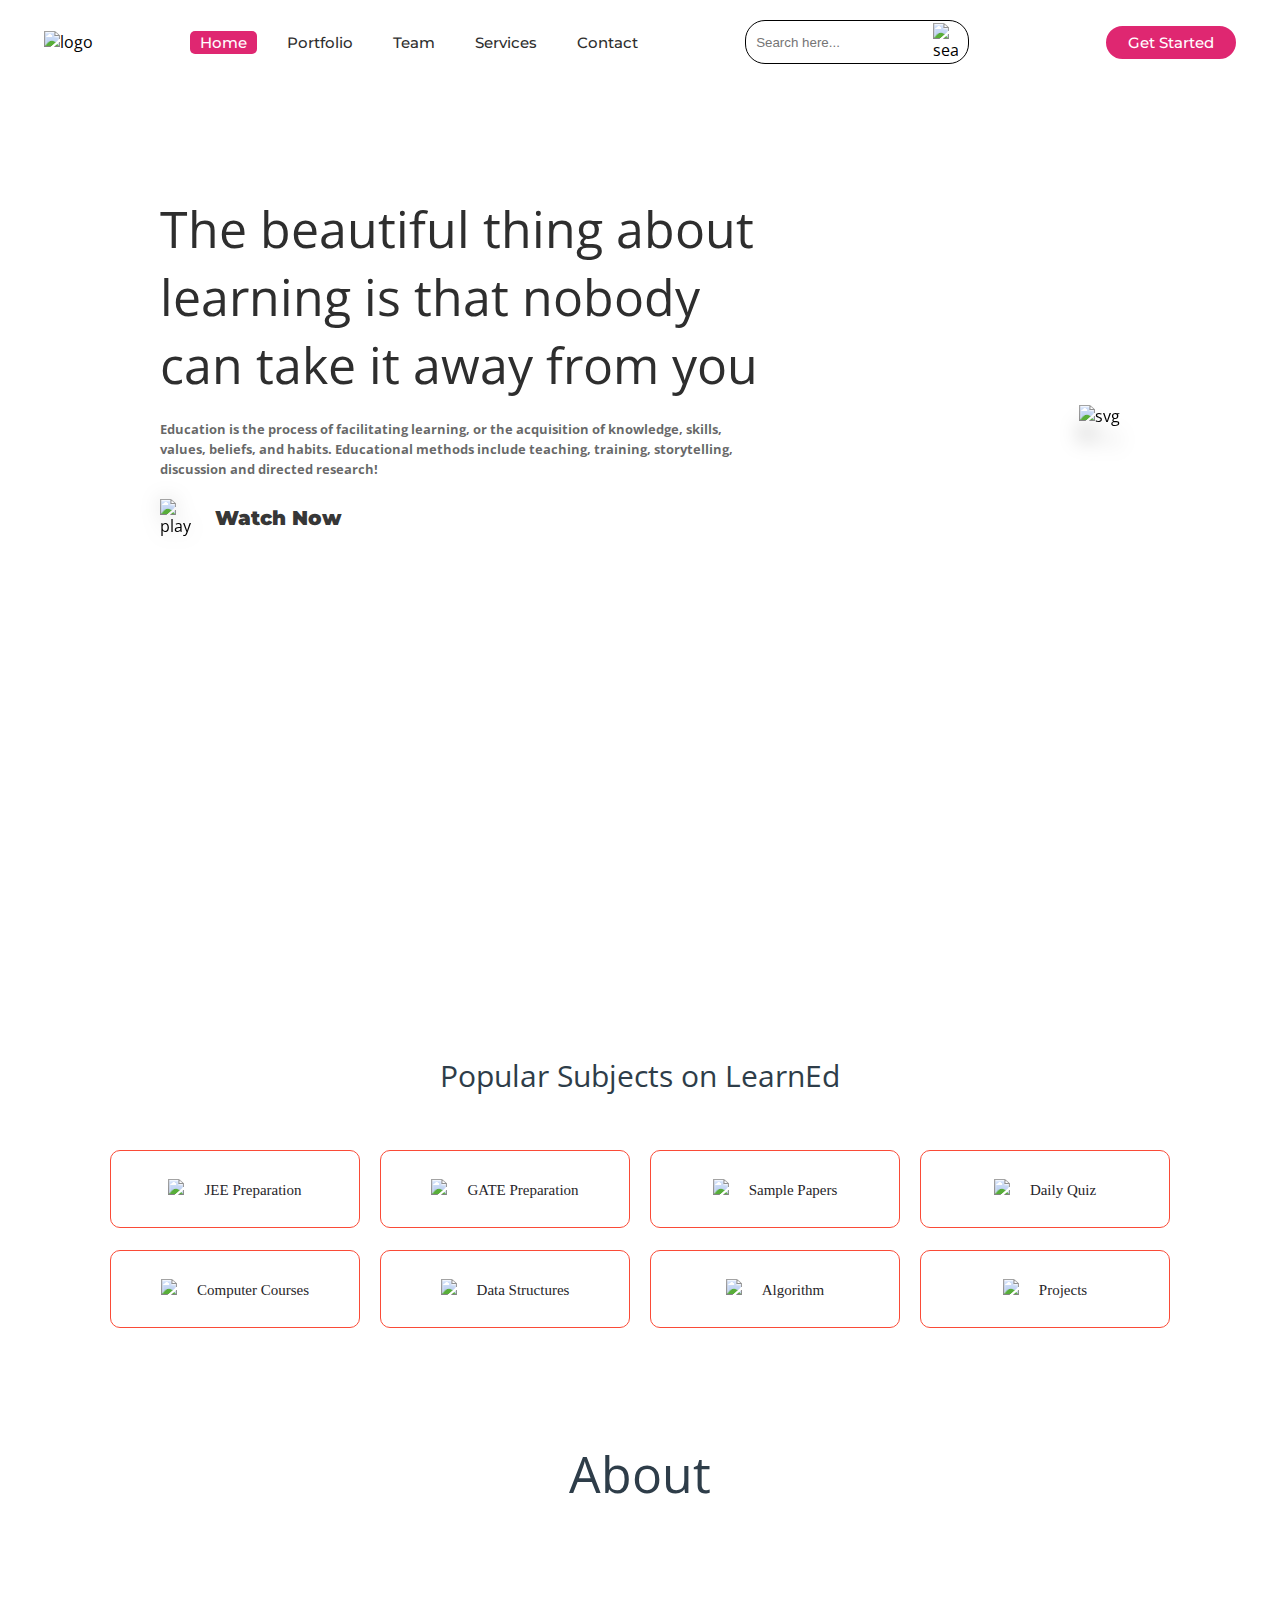
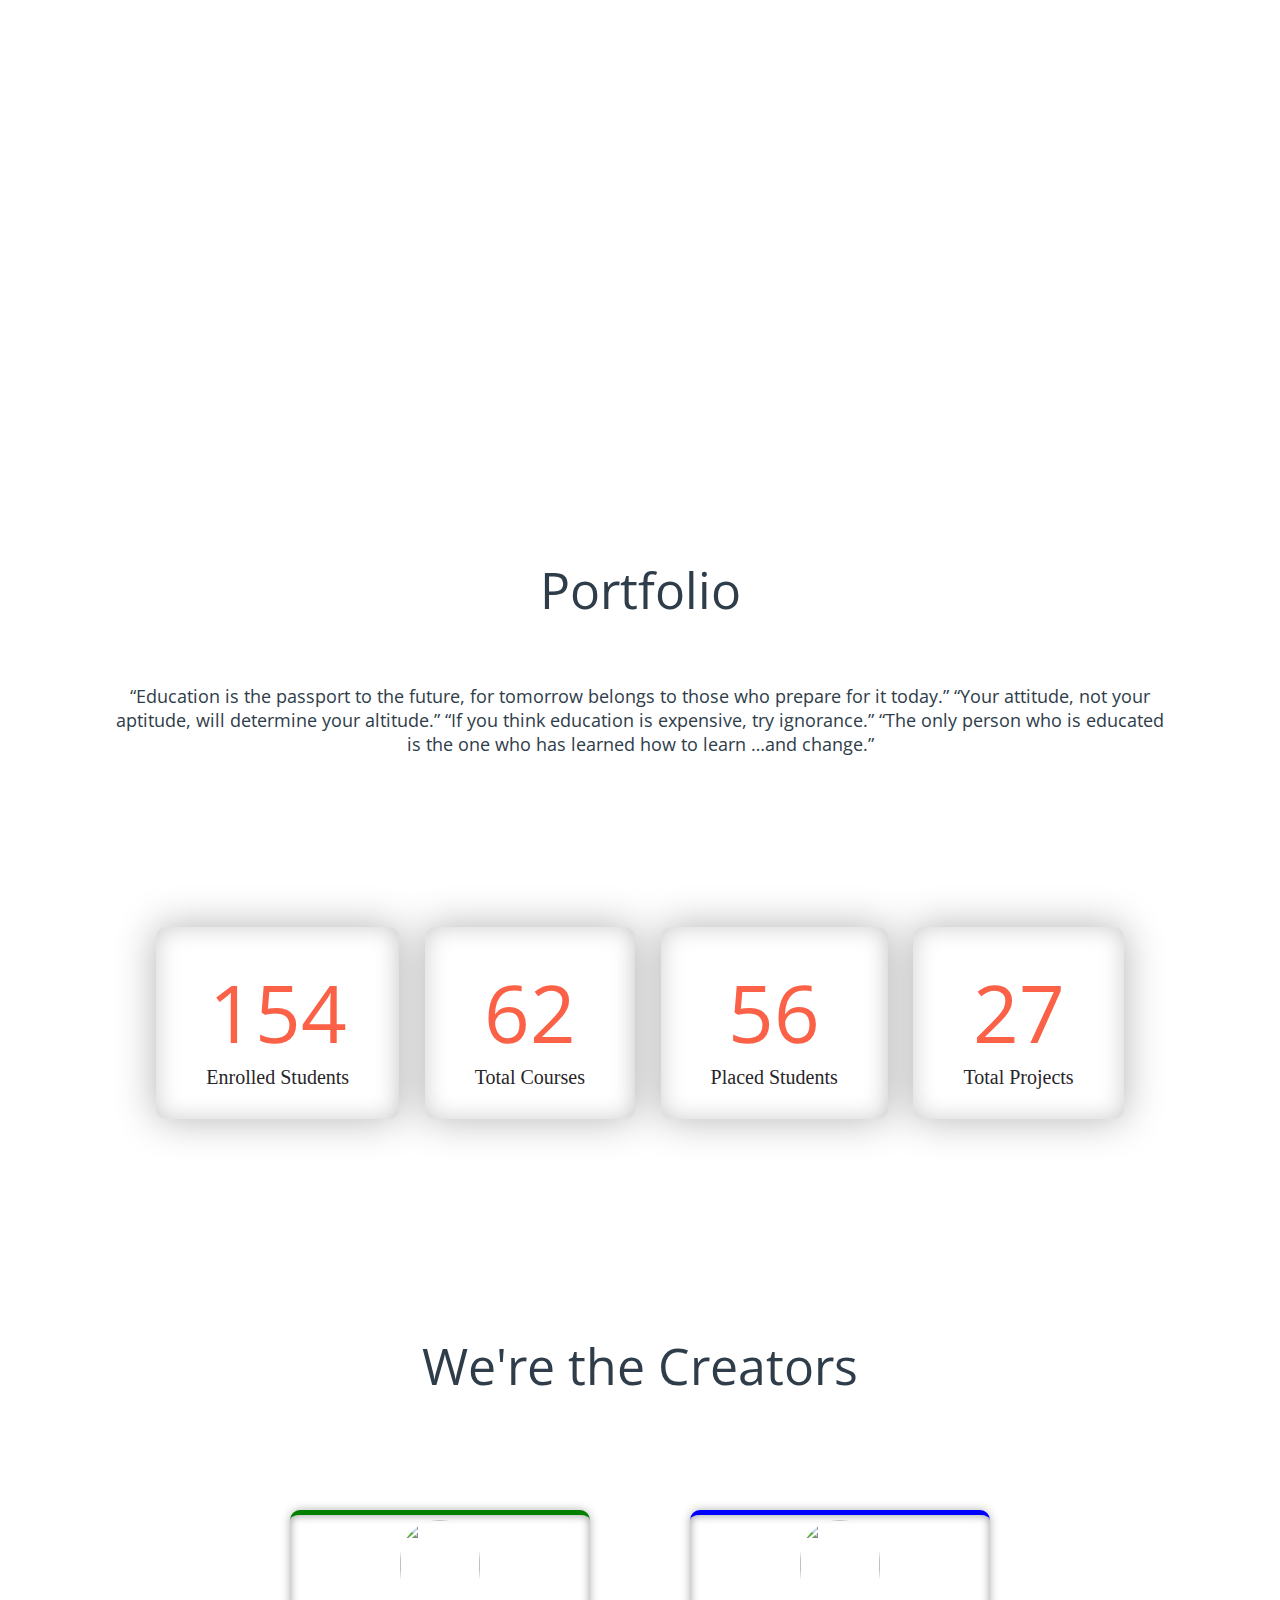
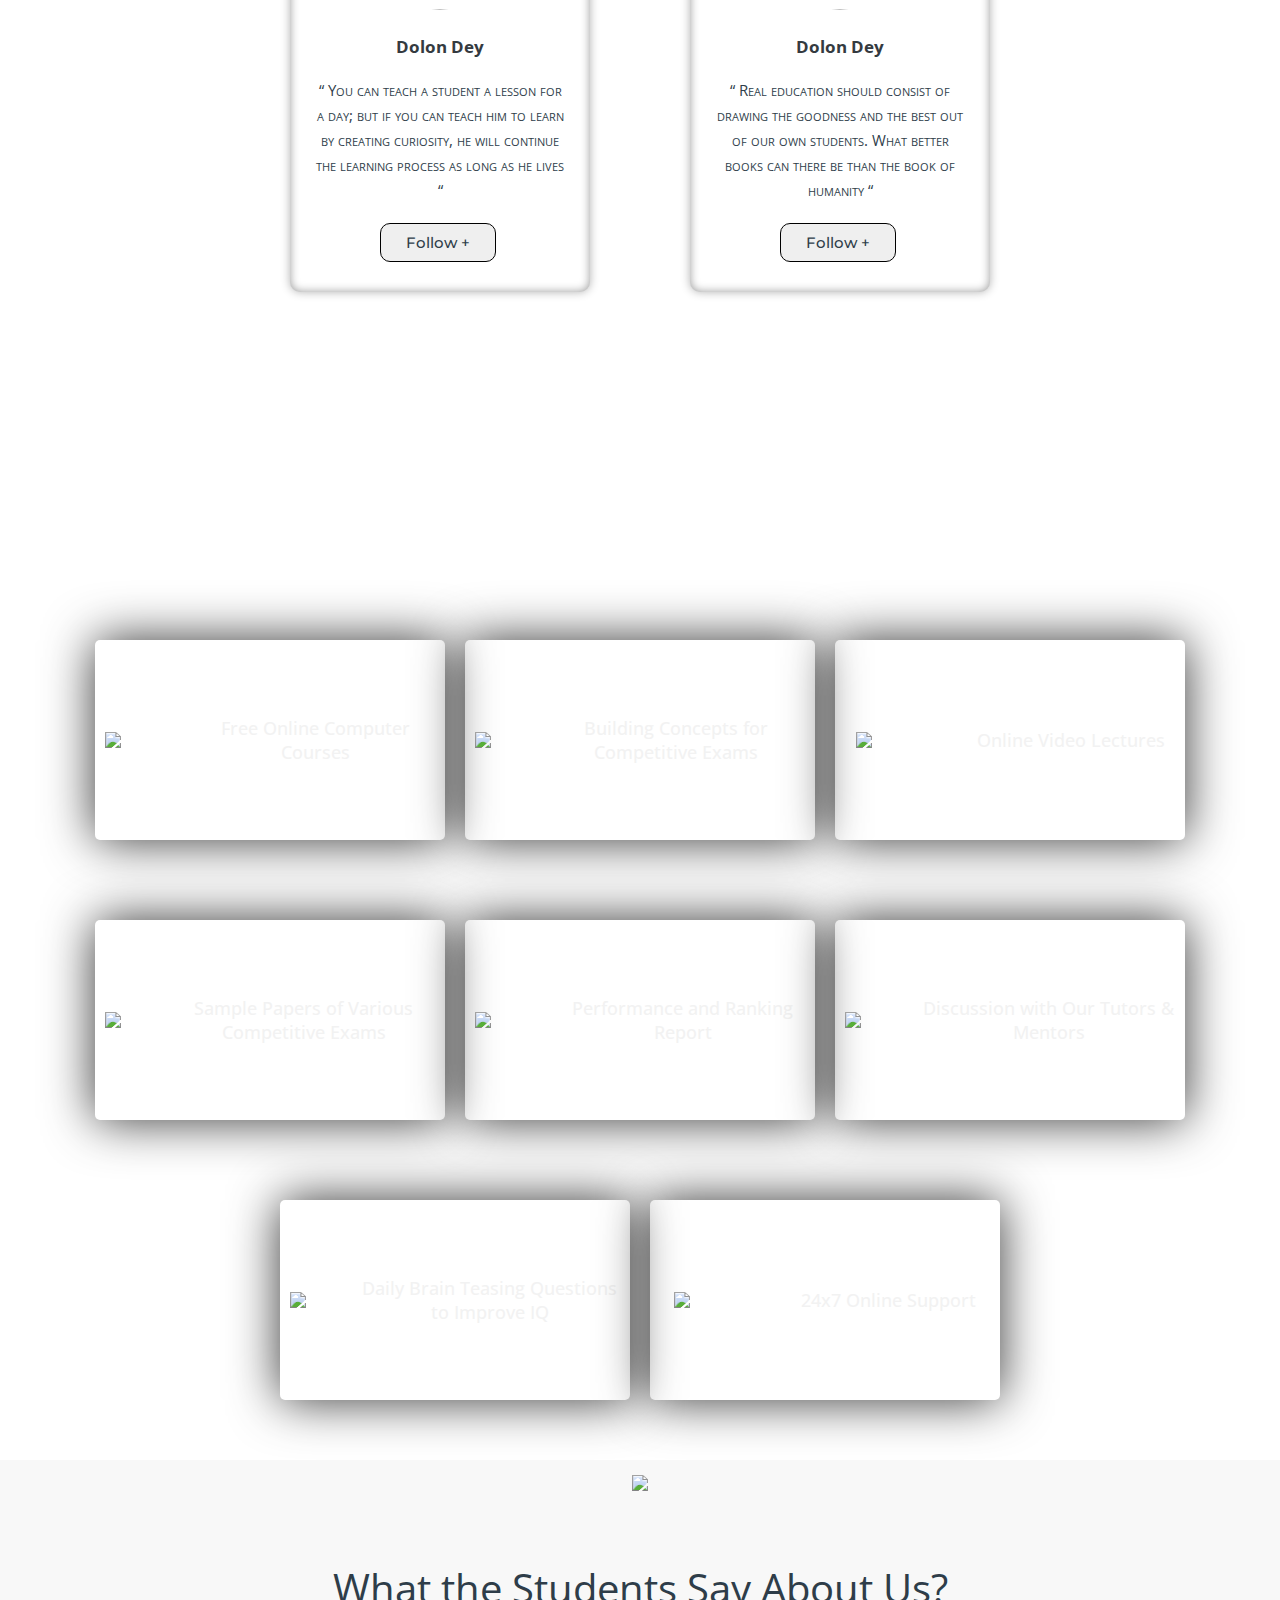
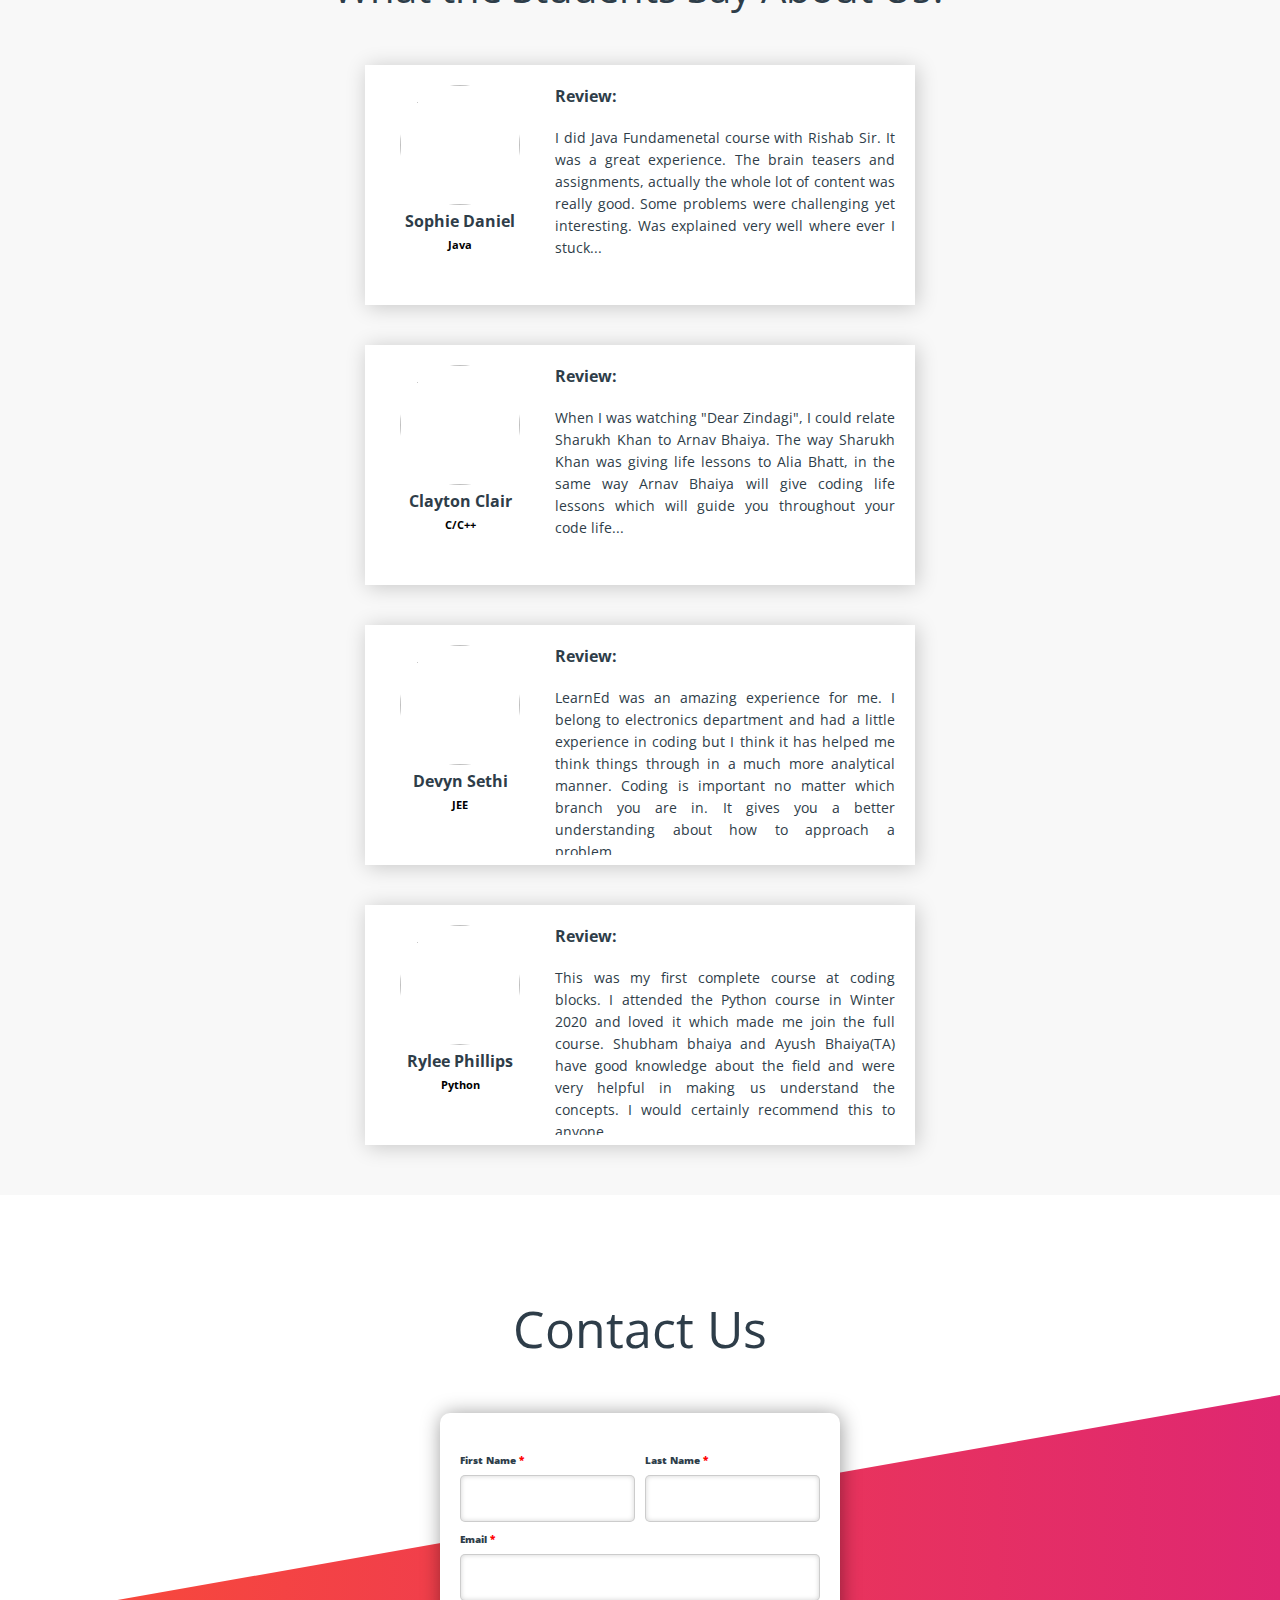
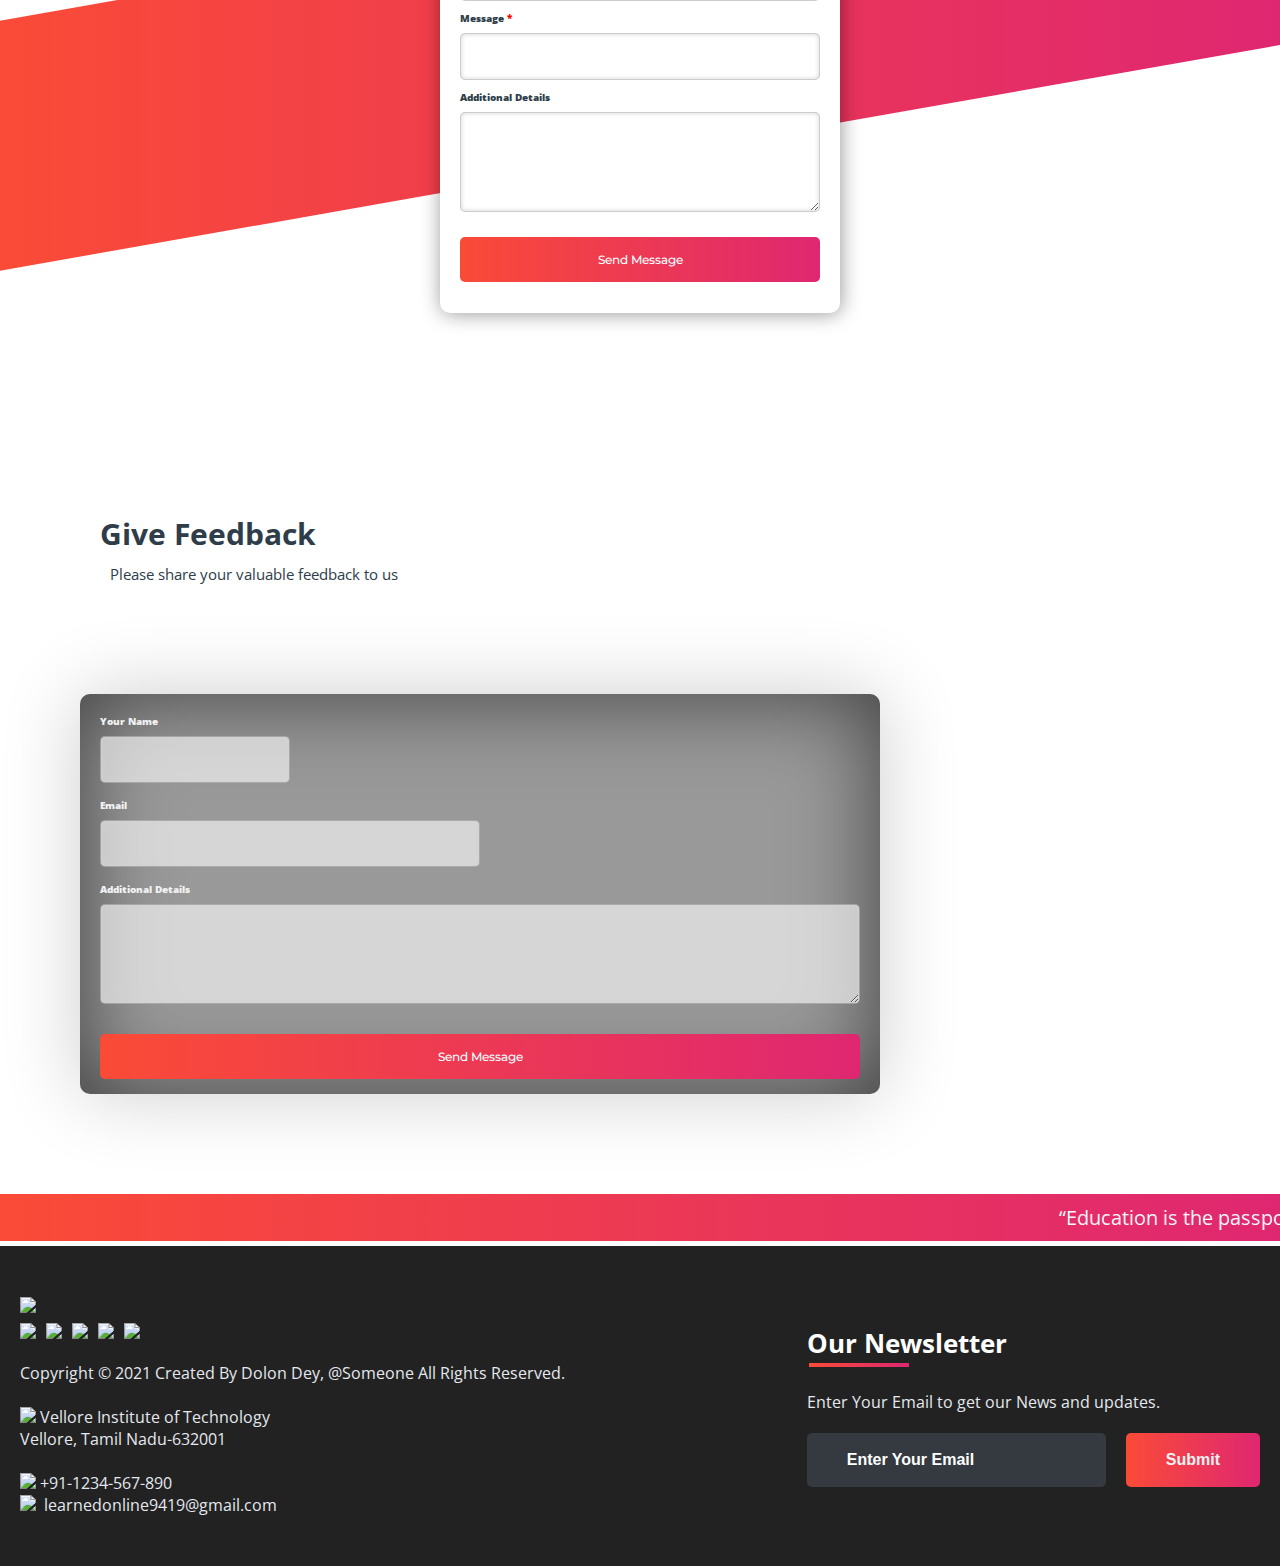
==== index.html @ dadb67c7 "Add files via upload" ====
<!DOCTYPE html>
<html>
<head>
	<link rel="shortcut icon" type="png" href="images/icon/favicon.png">
	<meta charset="utf-8">
	<meta http-equiv="X-UA-Comaptible" content="IE=edge">
	<title>LearnEd</title>
	<meta name="desciption" content="">
	<meta name="viewport" content="width=device-width, initial-scale=1">
	<link rel="stylesheet" type="text/css" href="style.css">
	<script type="text/javascript" src="script.js"></script>
	<script src="https://code.jquery.com/jquery-3.2.1.js"></script>
	<script>
		$(window).on('scroll', function(){
  			if($(window).scrollTop()){
  			  $('nav').addClass('black');
 			 }else {
 		   $('nav').removeClass('black');
 		 }
		})
	</script>
</head>
<body>
<!-- Navigation Bar -->
	<header id="header">
		<nav>
			<div class="logo"><img src="images/icon/logo.png" alt="logo"></div>
			<ul>
				<li><a class="active" href="">Home</a></li>
				<li><a href="#portfolio_section">Portfolio</a></li>
				<li><a href="#team_section">Team</a></li>
				<li><a href="#services_section">Services</a></li>
				<li><a href="#contactus_section">Contact</a></li>
			</ul>
			<div class="srch"><input type="text" class="search" placeholder="Search here..."><img src="images/icon/search.png" alt="search" onclick=slide()></div>
			<a class="get-started" href="login.html">Get Started</a>
			<img src="images/icon/menu.png" class="menu" onclick="sideMenu(0)" alt="menu">
		</nav>
		<div class="head-container">
			<div class="quote">
				<p>The beautiful thing about learning is that nobody can take it away from you</p>
				<h5>Education is the process of facilitating learning, or the acquisition of knowledge, skills, values, beliefs, and habits. Educational methods include teaching, training, storytelling, discussion and directed research!</h5>
				<div class="play">
					<img src="images/icon/play.png" alt="play"><span><a href="https://www.youtube.com/watch?v=KFyrgDO1WXk" target="_blank">Watch Now</a></span>
				</div>
			</div>
			<div class="svg-image">
				<img src="images/extra/svg1.jpg" alt="svg">
			</div>
		</div>
		<div class="side-menu" id="side-menu">
			<div class="close" onclick="sideMenu(1)"><img src="images/icon/close.png" alt=""></div>
			<div class="user">
				<img src="images/creator/dolon.jpg" alt="Username">
				<p>dolond1441</p>
			</div>
			<ul>
				<li><a href="#about_section">About</a></li>
				<li><a href="#portfolio_section">Portfolio</a></li>
				<li><a href="#team_section">Team</a></li>
				<li><a href="#services_section">Services</a></li>
				<li><a href="#contactus_section">Contact</a></li>
				<li><a href="#feedBACK">Feedback</a></li>
			</ul>
		</div>
	</header>


<!-- Some Popular Subjects -->
	<div class="title">
		<span>Popular Subjects on LearnEd</span>
	</div>
	<br><br>
	<div class="course">
		<center><div class="cbox">
		<div class="det"><a href="subjects/jee.html"><img src="images/courses/book.png">JEE Preparation</a></div>
		<div class="det"><a href="subjects/gate.html"><img src="images/courses/d1.png">GATE Preparation</a></div>
		<div class="det"><a href="subjects/jee.html#sample_papers"><img src="images/courses/paper.png">Sample Papers</a></div>
		<div class="det"><a href="subjects/quiz.html"><img src="images/courses/d1.png">Daily Quiz</a></div>
		</div></center>
		<div class="cbox">
		<div class="det"><a href="subjects/computer_courses.html"><img src="images/courses/computer.png">Computer Courses</a></div>
		<div class="det"><a href="subjects/computer_courses.html#data"><img src="images/courses/data.png">Data Structures</a></div>
		<div class="det"><a href="subjects/computer_courses.html#algo"><img src="images/courses/algo.png">Algorithm</a></div>
		<div class="det det-last"><a href="subjects/computer_courses.html#projects"><img src="images/courses/projects.png">Projects</a></div>
		</div>
	</div>

	
<!-- ABOUT -->
	<div class="diffSection" id="about_section">
		<center><p style="font-size: 50px; padding: 100px">About</p></center>
		<div class="about-content">
				<div class="side-image">
					<img class="sideImage" src="images/extra/e3.jpg">
				</div>
				<div class="side-text">
					<h2>What you think about us ?</h2>
					<p>Education is the process of facilitating learning, or the acquisition of knowledge, skills, values, beliefs, and habits. Educational methods include teaching, training, storytelling, discussion and directed research.<br> Educational website can include websites that have games, videos or topic related resources that act as tools to enhance learning and supplement classroom teaching. These websites help make the process of learning entertaining and attractive to the student, especially in today's age. <br>Using HTML(HyperText Markup Language), CSS(Cascading Style Sheet), JavaScript, we can make learning more easier and in a interesting way.</p>
				</div>
		</div>
	</div>


<!-- PORTFOLIO -->
	<div class="diffSection" id="portfolio_section">
		<center><p style="font-size: 50px; padding: 100px; padding-bottom: 40px;">Portfolio</p></center>
		<div class="content">
			<p>
				“Education is the passport to the future, for tomorrow belongs to those who prepare for it today.” “Your attitude, not your aptitude, will determine your altitude.” “If you think education is expensive, try ignorance.” “The only person who is educated is the one who has learned how to learn …and change.”
			</p>
		</div>
	</div>
	<div class="extra">
		<p>We're increasing this data every year</p>
		<div class="smbox">
		<span><center><div class="data">154</div><div class="det">Enrolled Students</div></center></span>
		<span><center><div class="data">62</div><div class="det">Total Courses</div></center></span>
		<span><center><div class="data">56</div><div class="det">Placed Students</div></center></span>
		<span><center><div class="data">27</div><div class="det">Total Projects</div></center></span>
		</div>
	</div>


<!-- TEAM -->
	<div class="diffSection" id="team_section">
		<center><p style="font-size: 50px; padding-top: 100px; padding-bottom: 60px;">We're the Creators</p></center>
		<div class="totalcard">
			<div class="card">
				<center><img src="images/creator/dolon1.jpg"></center>
				<center><div class="card-title">Dolon Dey</div>
				<div id="detail">
					<p>“ You can teach a student a lesson for a day; but if you can teach him to learn by creating curiosity, he will continue the learning process as long as he lives “</p>
					<div class="duty"></div>
					<a href="https://www.linkedin.com/in/dolon-dey-0a4311227/" target="_blank"><button class="btn-dolon">Follow +</button></a>
				</div>
				</center>
			</div>
			<div class="card">
				<center><img src="images/creator/dolon2.jpg"></center>
				<center><div class="card-title">Dolon Dey</div>
				<div id="detail">
					<p>“ Real education should consist of drawing the goodness and the best out of our own students. What better books can there be than the book of humanity “</p>
					<div class="duty"></div>
					<a href="https://www.linkedin.com/in/dolon-dey-0a4311227/" target="_blank"><button class="btn-akhil">Follow +</button></a>
				</div>
				</center>
			</div>
		</div>
	</div>


<!-- SERVICES -->
	<div class="service-swipe">
		<div class="diffSection" id="services_section">
		<center><p style="font-size: 50px; padding: 100px; padding-bottom: 40px; color: #fff;">Services</p></center>
		</div>
		<a href="subjects/computer_courses.html"><div class="s-card"><img src="images/icon/computer-courses.png"><p>Free Online Computer Courses</p></div></a>
		<a href="subjects/jee.html"><div class="s-card"><img src="images/icon/brainbooster.png"><p>Building Concepts for Competitive Exams</p></div></a>
		<a href="#"><div class="s-card"><img src="images/icon/online-tutorials.png"><p>Online Video Lectures</p></div></a>
		<a href="subjects/jee.html#sample_papers"><div class="s-card"><img src="images/icon/papers.jpg"><p>Sample Papers of Various Competitive Exams</p></div></a>
		<a href="#"><div class="s-card"><img src="images/icon/p3.png"><p>Performance and Ranking Report</p></div></a>
		<a href="#contactus_section"><div class="s-card"><img src="images/icon/discussion.png"><p>Discussion with Our Tutors & Mentors</p></div></a>
		<a href="subjects/quiz.html"><div class="s-card"><img src="images/icon/q1.png"><p>Daily Brain Teasing Questions to Improve IQ</p></div></a>
		<a href="#contactus_section"><div class="s-card"><img src="images/icon/help.png"><p>24x7 Online Support</p></div></a>
	</div>

<!-- Reviews by Students -->
<div id="makeitfull">
	<a href="#review_section"><img src="images/icon/makeitfull.png"></a>
</div>
<div class="review">
	<div class="diffSection" id="review_section">
		<center><p style="font-size: 40px; padding: 100px; padding-bottom: 40px; color: #2E3D49;">What the Students Say About Us?</p></center>
	</div>
	<div class="rev-container">
		<div class="rev-card">
			<div class="identity">
				<img src="images/creator/humanNotExist1.jpg"><p>Sophie Daniel</p>
				<h6>Java</h6>
				<div class="rating"><img src="images/icon/star.png"><img src="images/icon/star.png"><img src="images/icon/star.png"><img src="images/icon/star.png"><img src="images/icon/star.png"></div>
			</div>
			<div class="rev-cont">
				<p id="title">Review:</p>
				<p id="content">
					I did Java Fundamenetal course with Rishab Sir. It was a great experience. The brain teasers and assignments, actually the whole lot of content was really good. Some problems were challenging yet interesting. Was explained very well where ever I stuck...
				</p>
			</div>
		</div>
		<div class="rev-card">
			<div class="identity">
				<img src="images/creator/humanNotExist2.jpg"><p>Clayton Clair</p>
				<h6>C/C++</h6>
				<div class="rating"><img src="images/icon/star.png"><img src="images/icon/star.png"><img src="images/icon/star.png"><img src="images/icon/star.png"><img src="images/icon/star.png"></div>
			</div>
			<div class="rev-cont">
				<p id="title">Review:</p>
				<p id="content">
					When I was watching "Dear Zindagi", I could relate Sharukh Khan to Arnav Bhaiya. The way Sharukh Khan was giving life lessons to Alia Bhatt, in the same way Arnav Bhaiya will give coding life lessons which will guide you throughout your code life...
				</p>
			</div>
		</div>
		<div class="rev-card">
			<div class="identity">
				<img src="images/creator/humanNotExist3.jpg"><p>Devyn Sethi</p>
				<h6>JEE</h6>
				<div class="rating"><img src="images/icon/star.png"><img src="images/icon/star.png"><img src="images/icon/star.png"><img src="images/icon/star.png"><img src="images/icon/star.png"></div>
			</div>
			<div class="rev-cont">
				<p id="title">Review:</p>
				<p id="content">
					LearnEd was an amazing experience for me. I belong to electronics department and had a little experience in coding but I think it has helped me think things through in a much more analytical manner. Coding is important no matter which branch you are in. It gives you a better understanding about how to approach a problem...
				</p>
			</div>
		</div>
		<div class="rev-card">
			<div class="identity">
				<img src="images/creator/humanNotExist4.jpg"><p>Rylee Phillips</p>
				<h6>Python</h6>
				<div class="rating"><img src="images/icon/star.png"><img src="images/icon/star.png"><img src="images/icon/star.png"><img src="images/icon/star.png"><img src="images/icon/star.png"></div>
			</div>
			<div class="rev-cont">
				<p id="title">Review:</p>
				<p id="content">
					This was my first complete course at coding blocks. I attended the Python course in Winter 2020 and loved it which made me join the full course. Shubham bhaiya and Ayush Bhaiya(TA) have good knowledge about the field and were very helpful in making us understand the concepts. I would certainly recommend this to anyone...
				</p>
			</div>
		</div>
	</div>
</div>

<!-- CONTACT US -->
	<div class="diffSection" id="contactus_section">
		<center><p style="font-size: 50px; padding: 100px">Contact Us</p></center>
		<div class="csec"></div>
		<div class="back-contact">
			<div class="cc">
			<form action="mailto:roshank9419@gmail.com" method="post" enctype="text/plain">
				<label>First Name <span class="imp">*</span></label><label style="margin-left: 185px">Last Name <span class="imp">*</span></label><br>
				<center>
				<input type="text" name="" style="margin-right: 10px; width: 175px" required="required"><input type="text" name="lname" style="width: 175px" required="required"><br>
				</center>
				<label>Email <span class="imp">*</span></label><br>
				<input type="email" name="mail" style="width: 100%" required="required"><br>
				<label>Message <span class="imp">*</span></label><br>
				<input type="text" name="message" style="width: 100%" required="required"><br>
				<label>Additional Details</label><br>
				<textarea name="addtional"></textarea><br>
				<button type="submit" id="csubmit">Send Message</button>
			</form>
			</div>
		</div>
	</div>


<!-- FEEDBACK -->
	<div class="title2" id="feedBACK">
		<span>Give Feedback</span>
		<div class="shortdesc2">
			<p>Please share your valuable feedback to us</p>
		</div>
	</div>

	<div class="feedbox">
		<div class="feed">
			<form action="mailto:roshank9419@gmail.com" method="post" enctype="text/plain">
				<label>Your Name</label><br>
				<input type="text" name="" class="fname" required="required"><br>
				<label>Email</label><br>
				<input type="email" name="mail" required="required"><br>
				<label>Additional Details</label><br>
				<textarea name="addtional"></textarea><br>
				<button type="submit" id="csubmit">Send Message</button>
			</form>
		</div>
	</div>

<!-- Sliding Information -->
	<marquee style="background: linear-gradient(to right, #FA4B37, #DF2771); margin-top: 50px;" direction="left" onmouseover="this.stop()" onmouseout="this.start()" scrollamount="20"><div class="marqu">“Education is the passport to the future, for tomorrow belongs to those who prepare for it today.” “Your attitude, not your aptitude, will determine your altitude.” “If you think education is expensive, try ignorance.” “The only person who is educated is the one who has learned how to learn …and change.”</div></marquee>

<!-- FOOTER -->
	<footer>
		<div class="footer-container">
			<div class="left-col">
				<img src="images/icon/logo - Copy.png" style="width: 200px;">
				<div class="logo"></div>
				<div class="social-media">
					<a href="#"><img src="images/icon\fb.png"></a>
					<a href="#"><img src="images/icon\insta.png"></a>
					<a href="#"><img src="images/icon\tt.png"></a>
					<a href="#"><img src="images/icon\ytube.png"></a>
					<a href="#"><img src="images/icon\linkedin.png"></a>
				</div><br><br>
				<p class="rights-text">Copyright © 2021 Created By Dolon Dey, @Someone All Rights Reserved.</p>
				<br><p><img src="images/icon/location.png"> Vellore Institute of Technology<br>Vellore, Tamil Nadu-632001</p><br>
				<p><img src="images/icon/phone.png"> +91-1234-567-890<br><img src="images/icon/mail.png">&nbsp; learnedonline9419@gmail.com</p>
			</div>
			<div class="right-col">
				<h1 style="color: #fff">Our Newsletter</h1>
				<div class="border"></div><br>
				<p>Enter Your Email to get our News and updates.</p>
				<form class="newsletter-form">
					<input class="txtb" type="email" placeholder="Enter Your Email">
					<input class="btn" type="submit" value="Submit">
				</form>
			</div>
		</div>
	</footer>

</body>
</html>
---- style.css ----
@import url('https://fonts.googleapis.com/css?family=Montserrat:500&display=swap');
@import url('https://fonts.googleapis.com/css?family=Dancing+Script&display=swap');
@import url('https://fonts.googleapis.com/css?family=Open+Sans&display=swap');

* {
	box-sizing: border-box;
	margin: 0;
	padding: 0;
}

html {
	scroll-behavior: smooth;
}
body {
	background: #FFF;
	font-family: 'Open Sans', sans-serif;
}

header {
	height: 90vh;
	/* background: #000; */
}
.black {
	box-shadow: 0 2px 10px rgba(0, 0, 0, 0.5);
}
nav {
	padding-top: 20px;
	padding-bottom: 20px;
	top: 0;
	position: fixed;
	display: flex;
	width: 100%;
	z-index: 1000;
	background: #fff;
	justify-content: space-around;
	transition: 1.5s;
	align-items: center;
}
nav ul {
	display: flex;
	align-items: center;
}
nav ul li {
	list-style: none;
	margin: 5px 10px;
}
nav ul li a {
	padding: 2px 10px;
	color: #2e2e2e;
	cursor: pointer;
	transition: .5s;
	text-decoration: none;
}
nav ul li a:hover {
	color: #fff;
	border-radius: 5px;
	background: #DF2771;
}
.active {
	color: #fff;
	border-radius: 5px;
	background: #DF2771;
}
.srch {
	padding: 2px 10px;
	display: flex;
	/* align-items: center; */
	justify-content: center;
	/* background: #0066ff; */
	border: 1px solid;
	border-radius: 20px;
}
.srch img {
	width: 25px;
	cursor: pointer;
}
.srch .search {
	/* padding: 2px 10px; */
	outline: none;
	border: none;
	background: transparent;
}

.get-started {
	margin-left: 50px;
	padding: 5px 20px;
	border: 2px solid #DF2771;
	border-radius: 20px;
	text-decoration: none;
	
	transition: .5s;
	background-color: #DF2771;
	color: #fff;
}
.get-started:hover {
	color: #2e2e2e;
	background: #fff;
}
.logo img{
	width: 120px;
	cursor: pointer;
	transition: all 1s;
}

a, button {
	float: left;
	font-family: "Montserrat", sans-serif;
	font-weight: 500;
	font-size: 15px;
	color: #2E3D49;
	display: block;
	text-decoration: none;
	text-align: center;
}
.head-container {
	margin-top: 245px;
	display: flex;
	flex-wrap: wrap;
	align-items: center;
	justify-content: space-around;
}
.quote {
	width: 600px;
	transform: translateY(-50px);
}
.quote h5 {
	margin-top: 20px;
	color: #0009;
	line-height: 20px;
}
.quote p {
	font-size: 50px;
	color: #2e2e2e;
}
.quote .play {
	margin-top: 20px;
	display: flex;
	/* justify-content: center; */
	align-items: center;
}
.quote .play img {
	width: 45px;
	cursor: pointer;
	filter: drop-shadow(0 0 10px #0002);
}
.quote .play span a{
	margin-left: 10px;
	font-size: 20px;
	font-weight: 900;
	color: rgba(0, 0, 0, 0.8);
	cursor: pointer;
}
.svg-image img{
	width: 500px;
	filter: drop-shadow(0 20px 10px rgba(0,0,0,0.2));
}

/* SIDE MENU */
.menu {
	cursor: pointer;
	width: 25px;
	display: none;
}
.side-menu {
	width: 100%;
	height: 100%;
	background: rgba(182, 33, 90, 0.993);
	position: absolute;
	top: 0;
	transition: .8s;
	z-index: 2000;
	transform: translateX(-100%);
}
.side-menu ul {
	margin-top: 35%;
	display: flex;
	flex-direction: column;
	justify-content: center;
	/* background: #FA4B37; */
}
.side-menu ul li {
	list-style: none;
	/* background: #009900; */
	display: flex;
	justify-content: center;
	align-items: center;
	/* border-bottom: 1px solid #fff; */
	/* padding: 10px 0px; */
}
.side-menu ul li:hover a{
	background: #fff;
	color: #DF2771;
}
.side-menu ul li a{
	color: #FFF;
	width: 100%;
	font-size: 1em;
	/* background: #2E3D49; */
	text-decoration: none;
	padding: 15px 0px;
}
.close img{
	float: right;
	width: 35px;
	cursor: pointer;
	margin: 10px;
}
.user {
	display: flex;
	justify-content: center;
	align-items: center;
	margin-top: 10%;
}
.user img {
	width: 60px;
	border-radius: 50%;
	border: 2px solid #fff;
	filter: drop-shadow(0 10px 20px #0004);
	margin-right: 30px;
	cursor: pointer;
}
.user p {
	color: #fff;
	cursor: pointer;
}
.user img, .user p {
	opacity: 1;
}
/*Common things in all sections*/
#about_section, #portfolio_section, #team_section, #services_section, #contactus_section {
	font-family: 'Open Sans', sans-serif;
	color: #2E3D49;
	position: relative;
}
.diffSection {
	width: 100%;
	/*position: relative;*/
	justify-content: center;
	align-items: center;
}
.diffSection .content {
	margin: 10px;
	text-align: center;
	padding: 10px 100px;
	font-size: 1.1em;
}

/*PORTFOLIO*/
.extra {
	width: 100%;
}
.extra p {
	padding: 30px;
	padding-bottom: 150px;
	font-size: 50px;
	text-align: center;
	color: #fff;
	background-image: linear-gradient(rgba(0,0,0,0),rgba(0,0,0,0.7)),url("images/extra/b1.jpg");
	background-size: cover;
	background-attachment: fixed;
	font-family: cursive;
	z-index: -9;
}
.smbox {
	display: flex;
	flex-wrap: wrap;
	transform: translateY(-100px);
	justify-content: center;
}
.smbox span {
	margin: 1%;
	background: #fff;
	box-shadow: inset 0px 0px 25px rgba(0,0,0,0.2),
						0 0 40px rgba(0,0,0,0.3);
	border-radius: 10px;
	padding: 30px 50px;
	cursor: pointer;
}
.smbox span:hover {
	transform: scale(1.3);
	transition: .5s ease;
}
.smbox .data {
	font-size: 80px;
	color: #FA6146;	
}
.smbox .det {
	font-size: 20px;
	color: #272529;
	font-family: cursive;
}

/*Title*/
.title {
	 margin-top: 0px; 
	font-family: 'Open Sans', sans-serif;
	font-size: 30px;
	text-align: center;
	color: #2E3D49;
}

/*ABOUT*/
.about-content {
	width: 100%;
	position: relative;
	justify-content: center;
	flex-wrap: wrap;
	display: flex;
	align-items: center;
}
.about-content .side-text {
	width: 550px;
	padding: 50px 40px;
	background: #fff;
	box-shadow: 2px 0 100px rgba(0,0,0,0.3);
	border-radius: 5px;
	text-align: justify;
	line-height: 22px;
	opacity: 0;
	transform: translateX(-100px);
	transition: 1s ease-in-out;
}
.about-content .side-text-appear {
	opacity: 1;
	transform: translateX(0px);
}
.about-content .side-text h2 {
	padding: 10px;
}
.about-content .side-text p {
	padding: 10px;
}
.about-content .side-image img {
	width: 90%;
	border-radius: 5px;
}
.sideImage {
	transform: translateX(100px);
	opacity: 0;
	transition: .8s ease-in-out;
}
.sideImage-appear {
	opacity: 1;
	transform: translateX(0px);
}

/*POPULAR SUBJECTS*/
.cbox {
	position: relative;
	width: 100%;
	display: inline-flex;
	flex-wrap: wrap;
	justify-content: center;
}
.cbox .det {
	width: 250px;
	height: 80px;
	margin: 10px;
	background: #fff;
	cursor: pointer;
}
.cbox .det a{
	justify-content: space-around;
	width: 250px;
	padding: 28px;
	border-radius: 10px;
	border: 1px solid #FA4B37;
	font-size: 15px;
	color: #272529;
	font-family: cursive;
	text-decoration: none;
}
.cbox .det a:hover {
	background: linear-gradient(to right, #FA4B37, #DF2771);
	color: white;
}
.cbox .det a:hover img{
	filter: brightness(100);
}
.cbox img {
	width: 20px;
	margin-right: 20px;
}

/*TEAM SECTION*/
.totalcard {
	width: 100%;
	display: flex;
	flex-wrap: wrap;
	align-items: center;
	justify-content: center;
	margin-bottom: 50px;
}
.totalcard .card {
	margin: 50px;
	width: 300px;
	border-radius: 10px;
	background: #fff;
}
.totalcard .card{
	box-shadow: inset 0 0 10px rgba(0,0,0,0.4),
					0 0 10px rgba(0,0,0,0.3);
}
.card:nth-child(1){
	border-top: 5px solid green;
}
.card:nth-child(2){
	border-top: 5px solid blue;
}
.card:nth-child(1):hover {
	box-shadow: inset 0px 0px 10px rgba(0,255,0,0.5),
				1px 1px 30px rgba(0,255,0,0.5);
}
.card:nth-child(2):hover {
	box-shadow: inset 0px 0px 10px rgba(0,0,255,0.5),
				1px 1px 30px rgba(0,0,255,0.5);
}
.totalcard .card img {
	width: 80px;
	height: 90px;
	margin-top: 5px;
	cursor: pointer;
	border-radius: 50px;
	transition-duration: .8s;
}
.totalcard .card img:hover {
	transform: scale(3.5);
	border-radius: 0;
	box-shadow: 0 0 20px rgba(0,0,0,0.5);
}
#detail p{
	font-size: 15px;
	line-height: 25px;
	font-variant: small-caps;
	text-align: center;
	margin: 25px;
	margin-bottom: 0px;
	margin-top: 0px;
}
#detail button {
	outline: none;
	border-radius: 10px;
	border-style: none;
	border: 1px solid black;
	padding: 9px 25px;
	cursor: pointer;
	transition-duration: .4s;
}
#detail a {
	bottom: 80px;
	text-decoration: none;
	margin-bottom: 30px;
	margin-top: 20px;
	margin-left: 90px;
	align-self: center;
}
.btn-dolon:hover {
	background: rgba(0,255,0,0.7);
	color: #fff;
}
.btn-dolon2:hover {
	background: rgba(0,0,255,0.5);
	color: #fff;
}
.card-title {
	font-size: 17px;
	color: #343A40;
	padding: 20px;
	font-weight: 700;
}

/*Service Section*/
/*Service Section*/
.service-swipe {
	display: flex;
	flex-wrap: wrap;
	justify-content: center;
	align-items: center;
	background-image: linear-gradient(rgba(0,0,0,0),rgba(0,0,0,0.7)),url("images/extra/b3.jpg");
	background-size: cover;
	background-attachment: fixed;
}
.service-swipe .s-card img {
	width: 100px;
}
.service-swipe a {
	padding: 0;
	margin: 40px 10px;
}
.service-swipe .s-card {
	display: flex;
	justify-content: space-around;
	padding: 10px;
	align-items: center;
	text-align: center;
	width: 350px;
	height: 200px;
	box-shadow: inset 0 0 20px rgba(255,255,255,0.05),
					0 0 50px rgba(0,0,0,0.8);
	border-radius: 5px;
	cursor: pointer;
	transition-duration: .5s;
}
.service-swipe .s-card p {
	color: #f2f2f2;
	font-size: 1.2em;
	font-family: 'Open Sans',sans-serif;
}
.service-swipe .s-card:hover {
	box-shadow: 0 0 50px rgba(255,255,255,0.8);
	transform: translateY(-10px);
}

/*Contact Us Section*/
.csec {
	background: linear-gradient(to right, #FA4B37, #DF2771);
	background-attachment: fixed; 
	position: absolute;
	width: 100%;
	height: 250px;
	top: 200px;
	content: '';
	transform-origin: top right;
	transform: skewY(-10deg);
	z-index: -1;
}
.back-contact {
	margin-top: 0px;
	transform: translateY(-50px);
	display: flex;
	align-items: center;
	justify-content: space-around;
}
.cc {
	height: 400px;
	width: 400px;
	height: 500px;
	border-radius: 10px;
	justify-content: center;
	box-shadow: 1px 1px 20px rgba(0,0,0,0.4);
	background: #fff;
}
.cc form {
	margin: 5%;
	margin-top: 40px;
	width: 90%;
	height: 90%;
}
.cc form label {
	position: absolute;
	color: #2E3D49;
	font-size: 10px;
	font-weight: 800;
}
.cc form input {
	padding: 15px;
	margin-bottom: 10px;
	border-radius: 5px;
	box-shadow: inset 0 0 5px lightgray;
	border: 1px solid rgba(0,0,0,0.2);
	outline: none;
	color: #2E3D49;
	font-weight: 600;
}
.imp {
	color: red;
}
form textarea {
	width: 100%;
	height: 100px;
	box-shadow: inset 0 0 5px lightgray;
	border: 1px solid rgba(0,0,0,0.2);
	border-radius: 5px;
	outline: none;
	color: #2E3D49;
	font-weight: 600;
	padding: 15px;
}
#csubmit {
	margin-top: 20px; 
	background: linear-gradient(to right, #FA4B37, #DF2771);
	border-radius: 5px;
	border-style: none;
	outline: none;
	width: 100%;
	padding: 15px 25px;
	color: #fff;
	font-size: 12px;
	cursor: pointer;
}

/*REVIEW SECTION*/
#makeitfull {
	display: flex;
	justify-content: center;
	transform: translateY(35px);
}
#makeitfull img {
	width: 50px;
}
.review {
	background: #F8F8F8;
	width: 100%;
}
.rev-container {
	padding: 10px 10%;
	display: flex;
	flex-wrap: wrap;
	justify-content: space-around;
}
.rev-container .rev-card {
	/*overflow: hidden;*/
	width: 550px;
	height: 240px;
	margin-bottom: 40px;
	background: #fff;
	display: flex;
	padding: 10px;
	box-shadow: 2px 2px 20px rgba(0,0,0,0.2);
}
.rev-card:hover {
	box-shadow: 1px 1px 5px rgba(0,0,0,0.2);
}
.identity {
	display: flex;
	flex-wrap: wrap;
	justify-content: center;
	padding: 10px;
}
.identity img {
	width: 120px;
	height: 120px;
	transition-duration: .8s;
	border-radius: 50%;
}
.identity img:hover {
	transform: scale(2.2);
	border-radius: 0px;
	box-shadow: 0 0 20px rgba(0,0,0,0.3);
}
.identity p {
	width: 150px;
	font-weight: bold;
	color: #2E3D49;
	text-align: center;
}
.identity h6 {
	width: 150px;
	text-align: center;
}
.identity .rating img {
	width: 12px;
	height: 12px;
	margin-right: 5px;
}
.rev-cont {
	overflow: hidden;
}
.rev-cont #title {
	padding: 10px;
	color: #2E3D49;
	font-weight: bold;
}
.rev-cont #content {
	padding: 10px;
	font-size: .9em;
	color: #2E3D49;
	line-height: 22px;
	text-align: justify;
}


/*FEEDBACK*/
.title2 {
	position: relative;
	margin-top: 150px;
	margin-left: 100px;
}
.title2 span{
	font-weight: 700;
	font-family: 'Open Sans', sans-serif;
	font-size: 30px;
	color: #2E3D49;
}
.title2 .shortdesc2 {
	padding: 10px;
	font-family: 'Open Sans', sans-serif;
	font-size: 15px;
	color: #2E3D49;
	margin-bottom: 10px;
}
.feedbox {
	margin-top: 50px;
	width: 100%;
	display: flex;
	background-image: linear-gradient(rgba(0,0,0,0),rgba(0,0,0,0.7)),url("images/extra/b4.jpg");
	background-size: cover;
	padding: 50px 80px;
	background-attachment: fixed;
}
.feed {
	width: 800px;
	height: 400px;
	position: relative;
	border-radius: 10px;
	justify-content: center;
	box-shadow: inset 0 0 90px rgba(0,0,0,0.6),
					0 0 80px rgba(0,0,0,0.2);
	background: rgba(0,0,0,0.4);
}
.feed form {
	width: 100%;
	height: 100%;
	padding: 20px;
}

.feed form label {
	position: absolute;
	color: #f2f2f2;
	font-size: 10px;
	font-weight: 800;
}
.feed form input, .feed textarea {
	padding: 15px;
	border-radius: 5px;
	box-shadow: inset 0 0 5px lightgray;
	border: 1px solid rgba(0,0,0,0.2);
	outline: none;
	color: #2E3D49;
	background: #fff9;
	font-weight: 600;
}
.feed form input {
	margin-bottom: 15px;
	width: 50%;
}
.feed form .fname {
	width: 25%;
}
.feed form textarea {
	width: 100%;
	height: 100px;
}
.feed #csubmit {
	margin-top: 25px; 
	background: linear-gradient(to right, #FA4B37, #DF2771);
	border-radius: 5px;
	border-style: none;
	outline: none;
	width: 100%;
	padding: 15px 25px;
	color: #fff;
	font-size: 12px;
	cursor: pointer;
}

/*SCROLLING TEXT*/
.marqu {
	text-align: center;
	justify-content: center;
	color: #fff;
	font-size: 20px;
	padding: 10px;
}

/*FOOTER*/
footer {
	color: #E5E8EF;
	background: #000D;
	padding: 50px 0; 
}
footer .footer-container {
	max-width: 1300px;
	margin: auto;
	padding: 0 20px;
	display: flex;
	justify-content: space-between;
	align-items: center;
	flex-wrap: wrap-reverse;
}
footer .social-media img{
	width: 22px;
}
footer .logo {
	width: 180px;
	color: #fff;
}
footer .social-media a{
	margin-right: 10px;
	font-size: 22px;
	text-decoration: none;
}
footer .right-col h1{
	font-size: 26px;
}
footer .border{
	width: 100px;
	height: 4px;
	background: linear-gradient(to right, #FA4B37, #DF2771);
	margin: 2px;
}
footer .newsletter-form {
	display: flex;
	justify-content: center;
	align-items: center;
	flex-wrap: wrap;
}
footer input::placeholder {
  color: white !important;
}
footer .txtb {
	flex: 1;
	padding: 18px 40px;
	font-size: 16px;
	background: #343A40;
	border: none;
	font-weight: 700;
	outline: none;
	border-radius: 5px;
	min-width: 260px;
	margin-top: 20px;
	color: white;
}
footer .btn {
	margin-top: 20px;
	padding: 18px 40px;
	font-size: 16px;
	color: #f1f1f1;
	background: linear-gradient(to right, #FA4B37, #DF2771);
	border: none;
	font-weight: 700;
	outline: none;
	border-radius: 5px;
	margin-left: 20px;
	cursor: pointer;
	transition: opacity .3s linear;	
}
footer .btn:hover {
	opacity: .7;
}

/*PROPERTIES FOR MAKING WEBSITE RESPONSIVE*/
@media screen and (max-width: 960px) {
	.footer-container {
		max-width: 600px;
	}
	.right-col {
		width: 100%;
		margin-bottom: 60px;
	}
	.left-col {
		width: 100%;
		text-align: center;
	}
	.social-media {
		display: flex;
		justify-content: center;
	}
	.logo {
		transition: 1s;
		margin-left: 30%;
	}
	nav ul, .srch, .get-started{
		display: none;
	}
	.menu {
		display: block;
	}
	nav {
		padding-bottom: 20px;
		border-bottom: 1px solid #0005;
		/* position: fixed; */
		/* top: 0; */
	}
	.quote p, .quote h5, .play {
		justify-content: center;
		text-align: center;
	}
	.quote p {
		font-size: 30px;
	}
	.service-container .right-side img {
		width: 90%;
	}
	.title {
		margin-top: 0px;
	}
	
}
@media screen and (max-width: 700px) {
	footer .btn{
		margin: 0;
		width: 100%;
		margin-top: 20px;
	}
	.svg-image img {
		width: 90%;
		margin: 20px;
		/* align-self: center; */
	}
}

@media screen and (max-width: 1000px) {	
	.feedbox form input, .feedbox form .fname{
		width: 100%;
	}
}
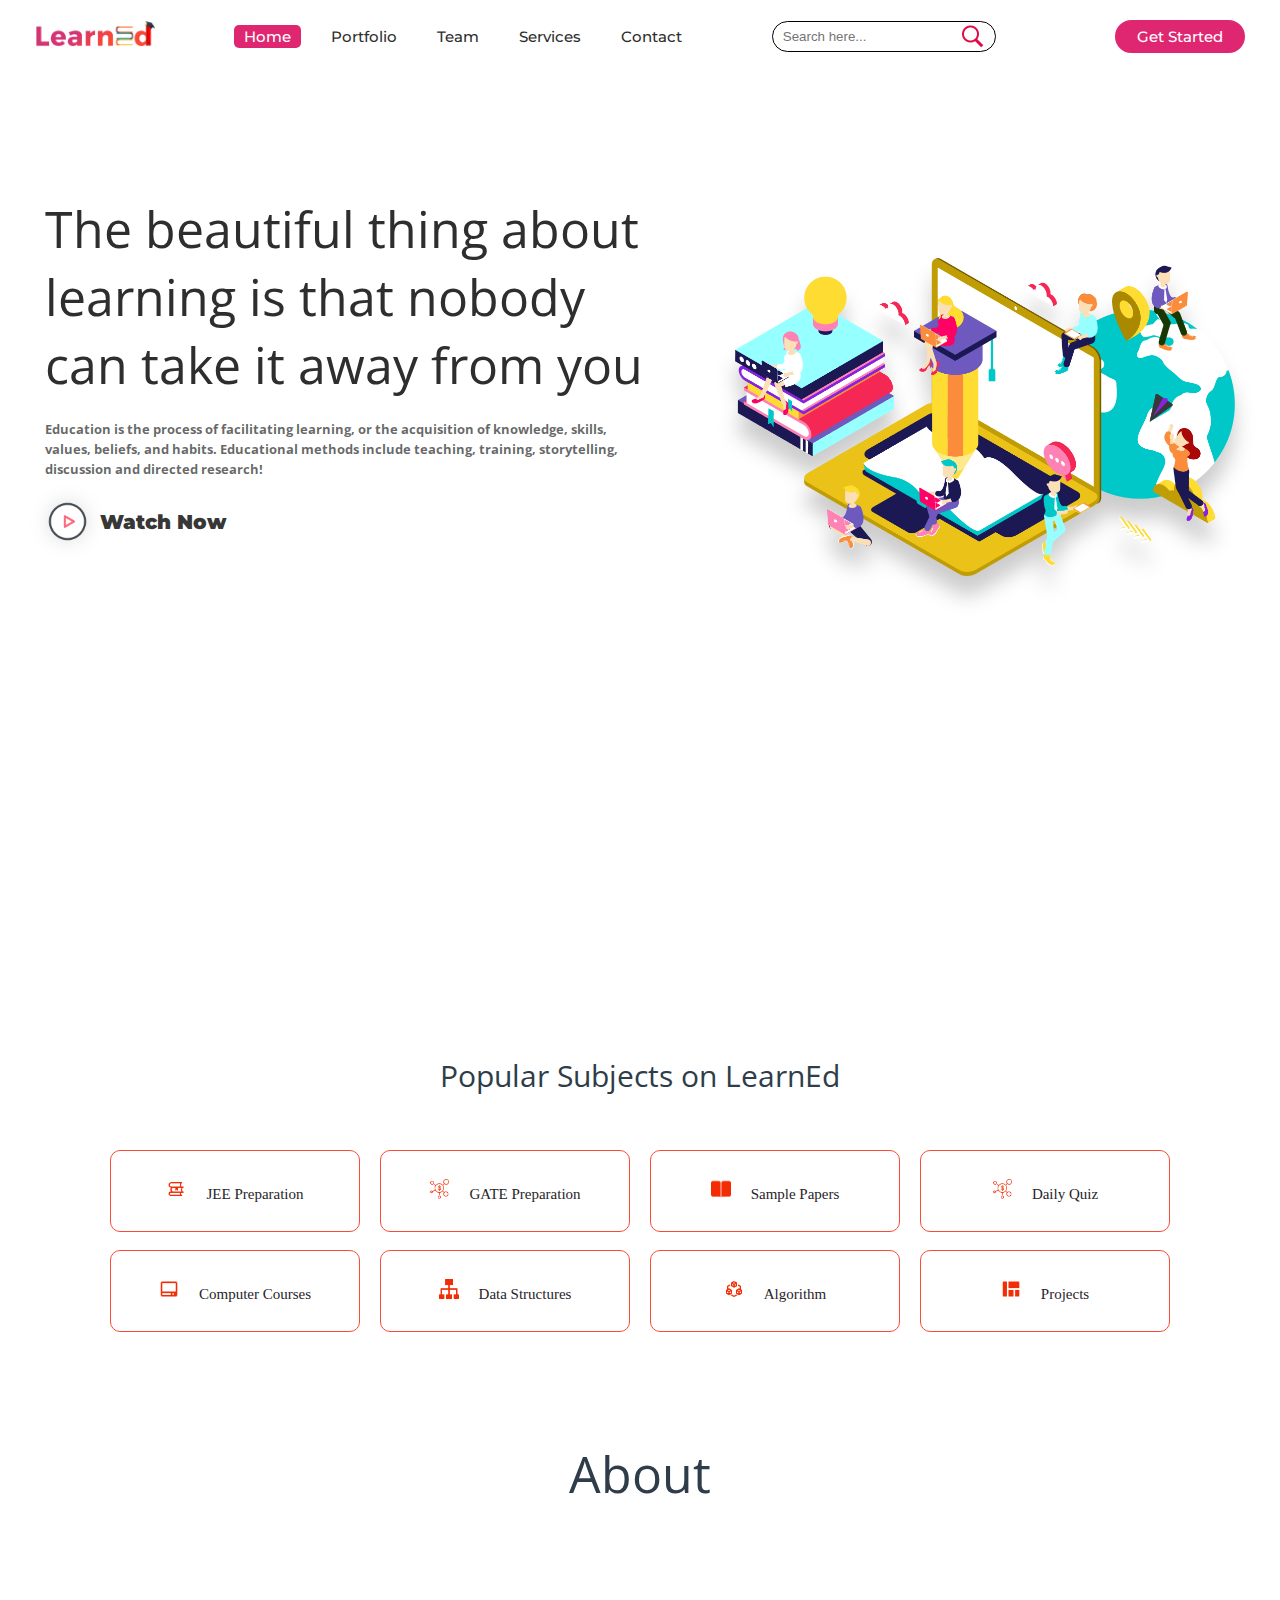
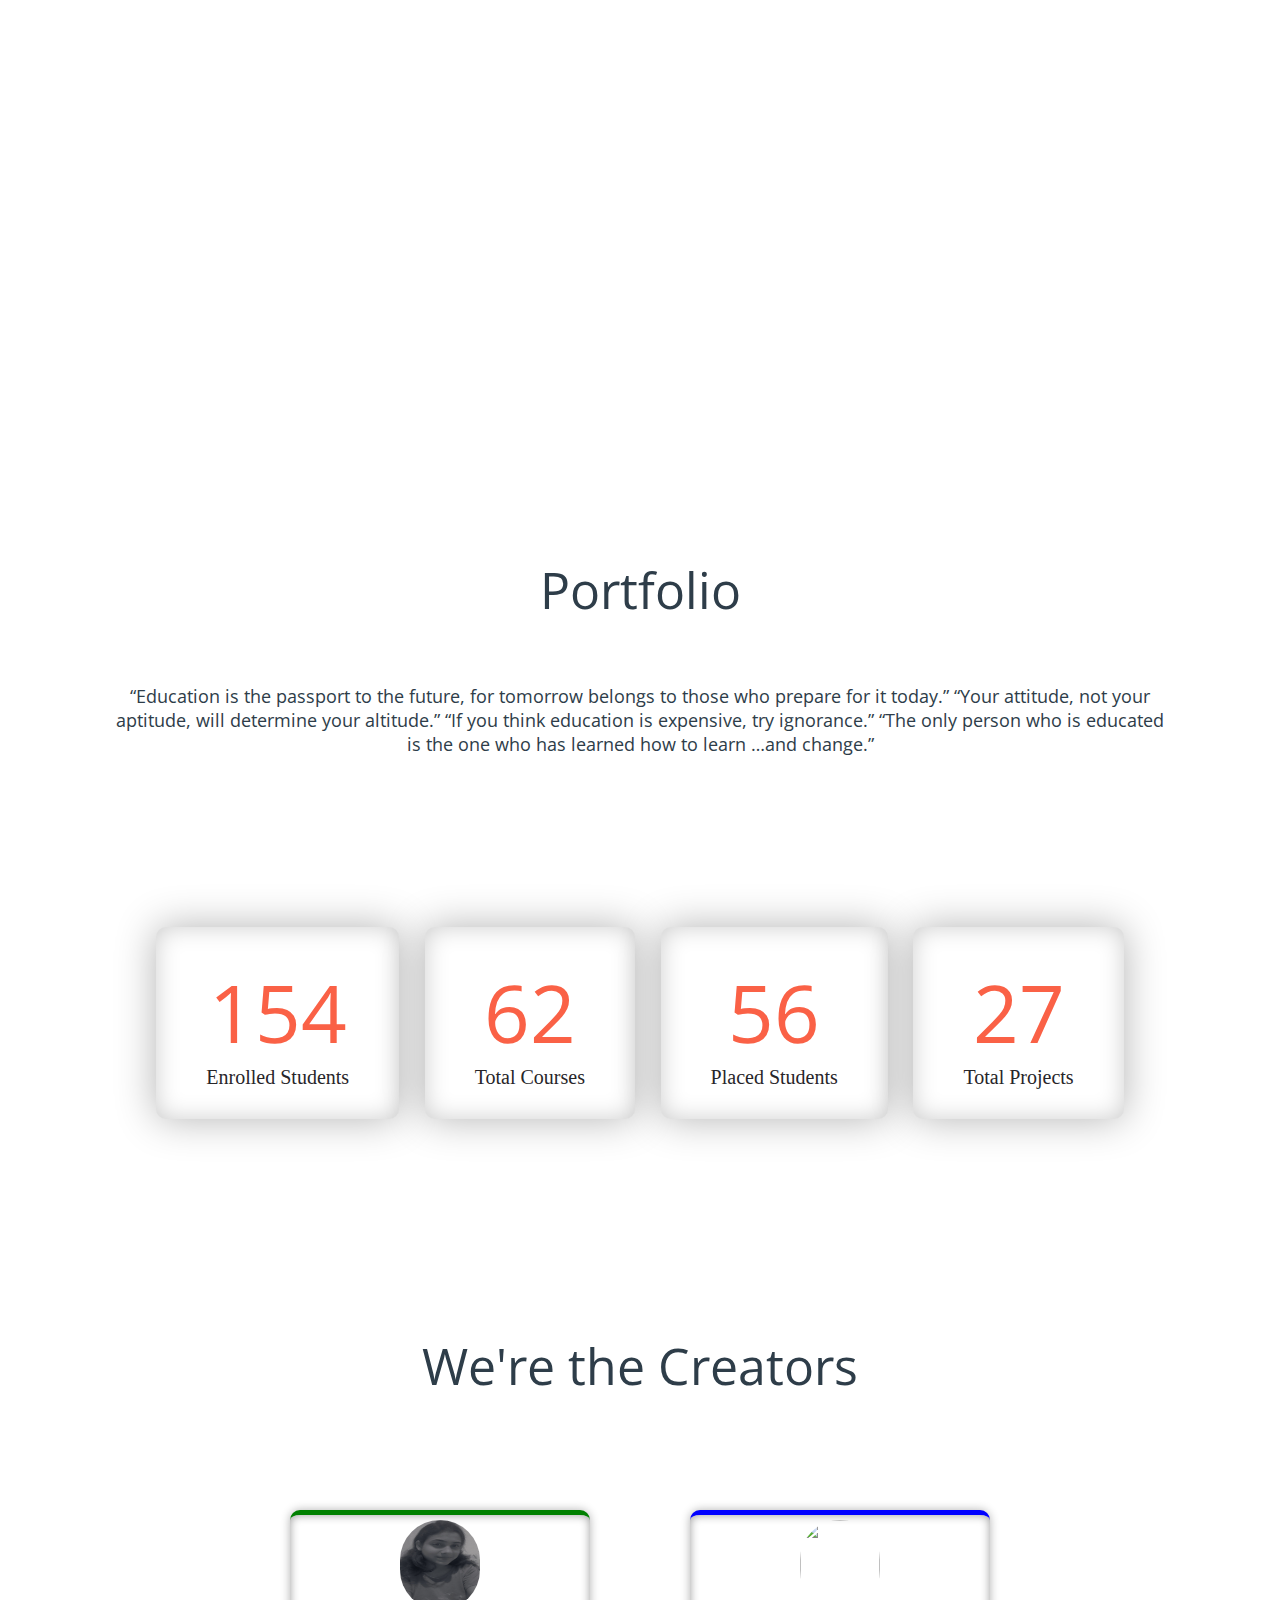
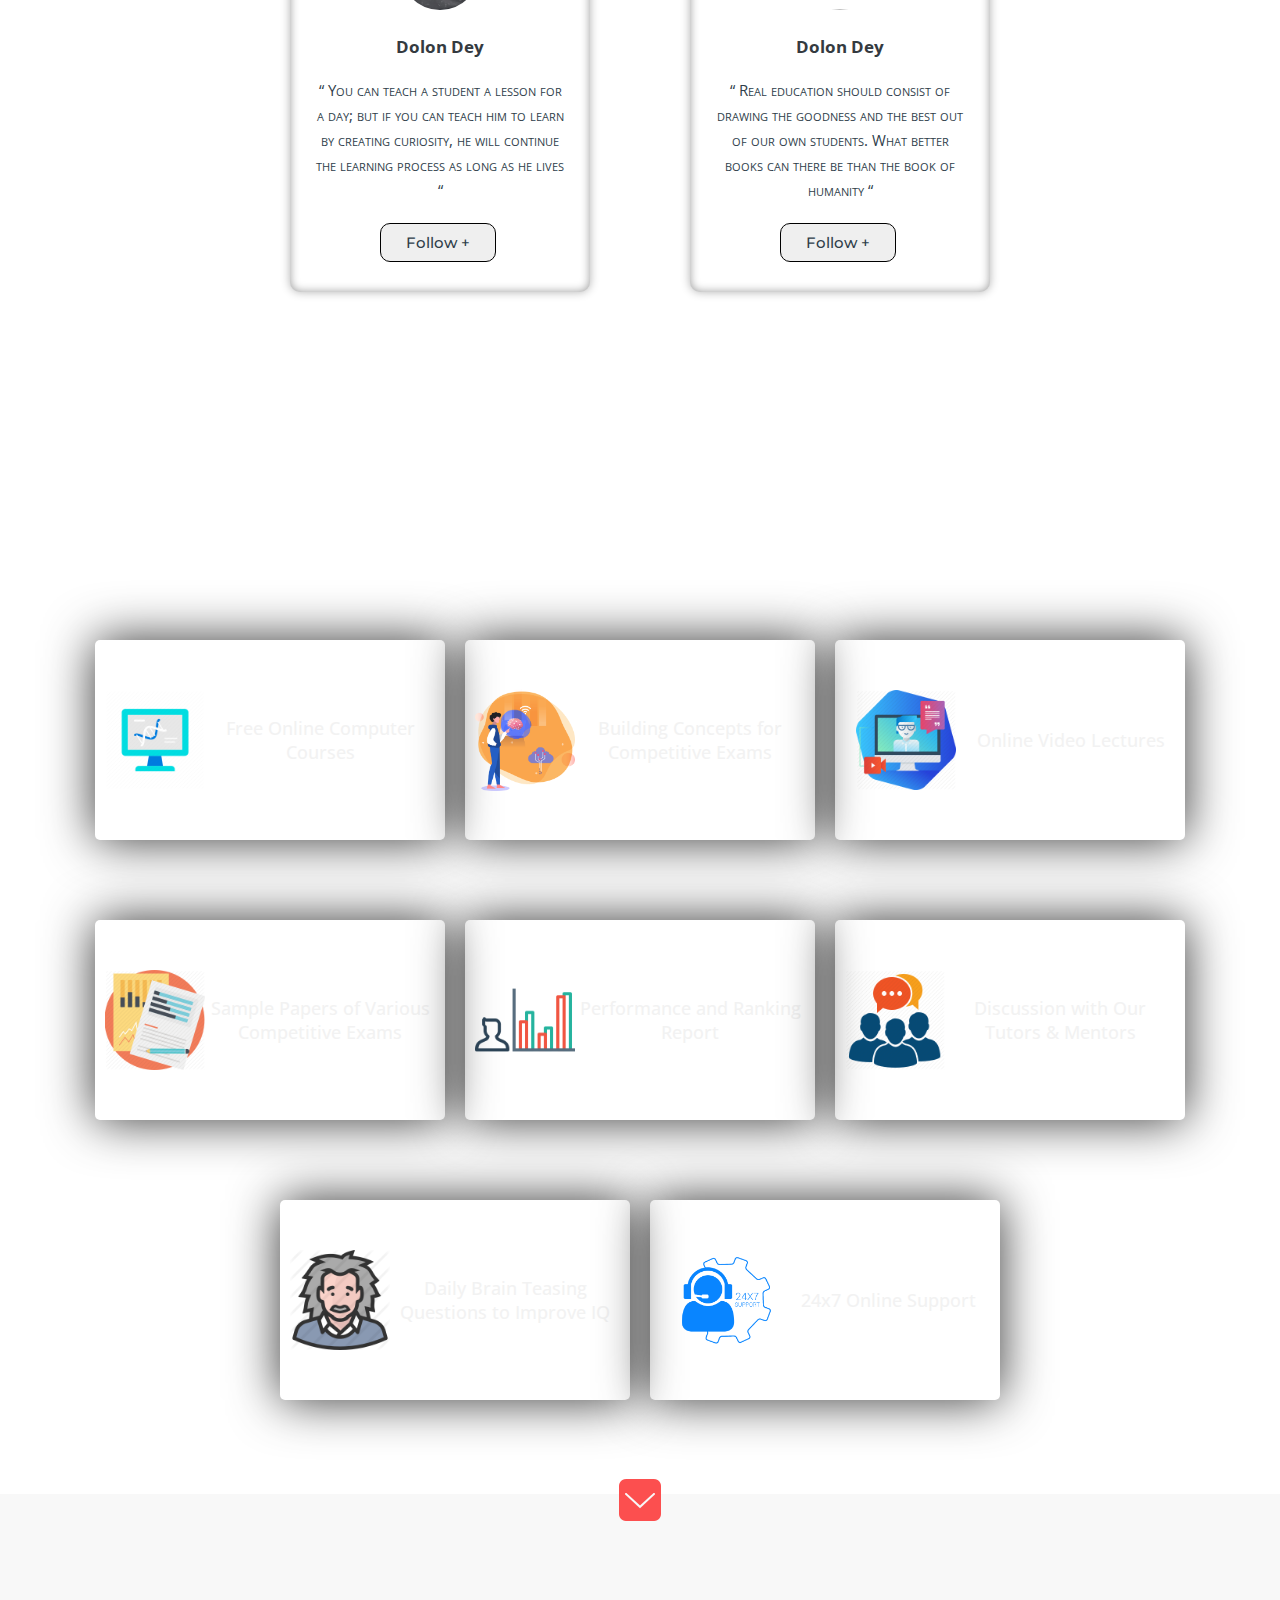
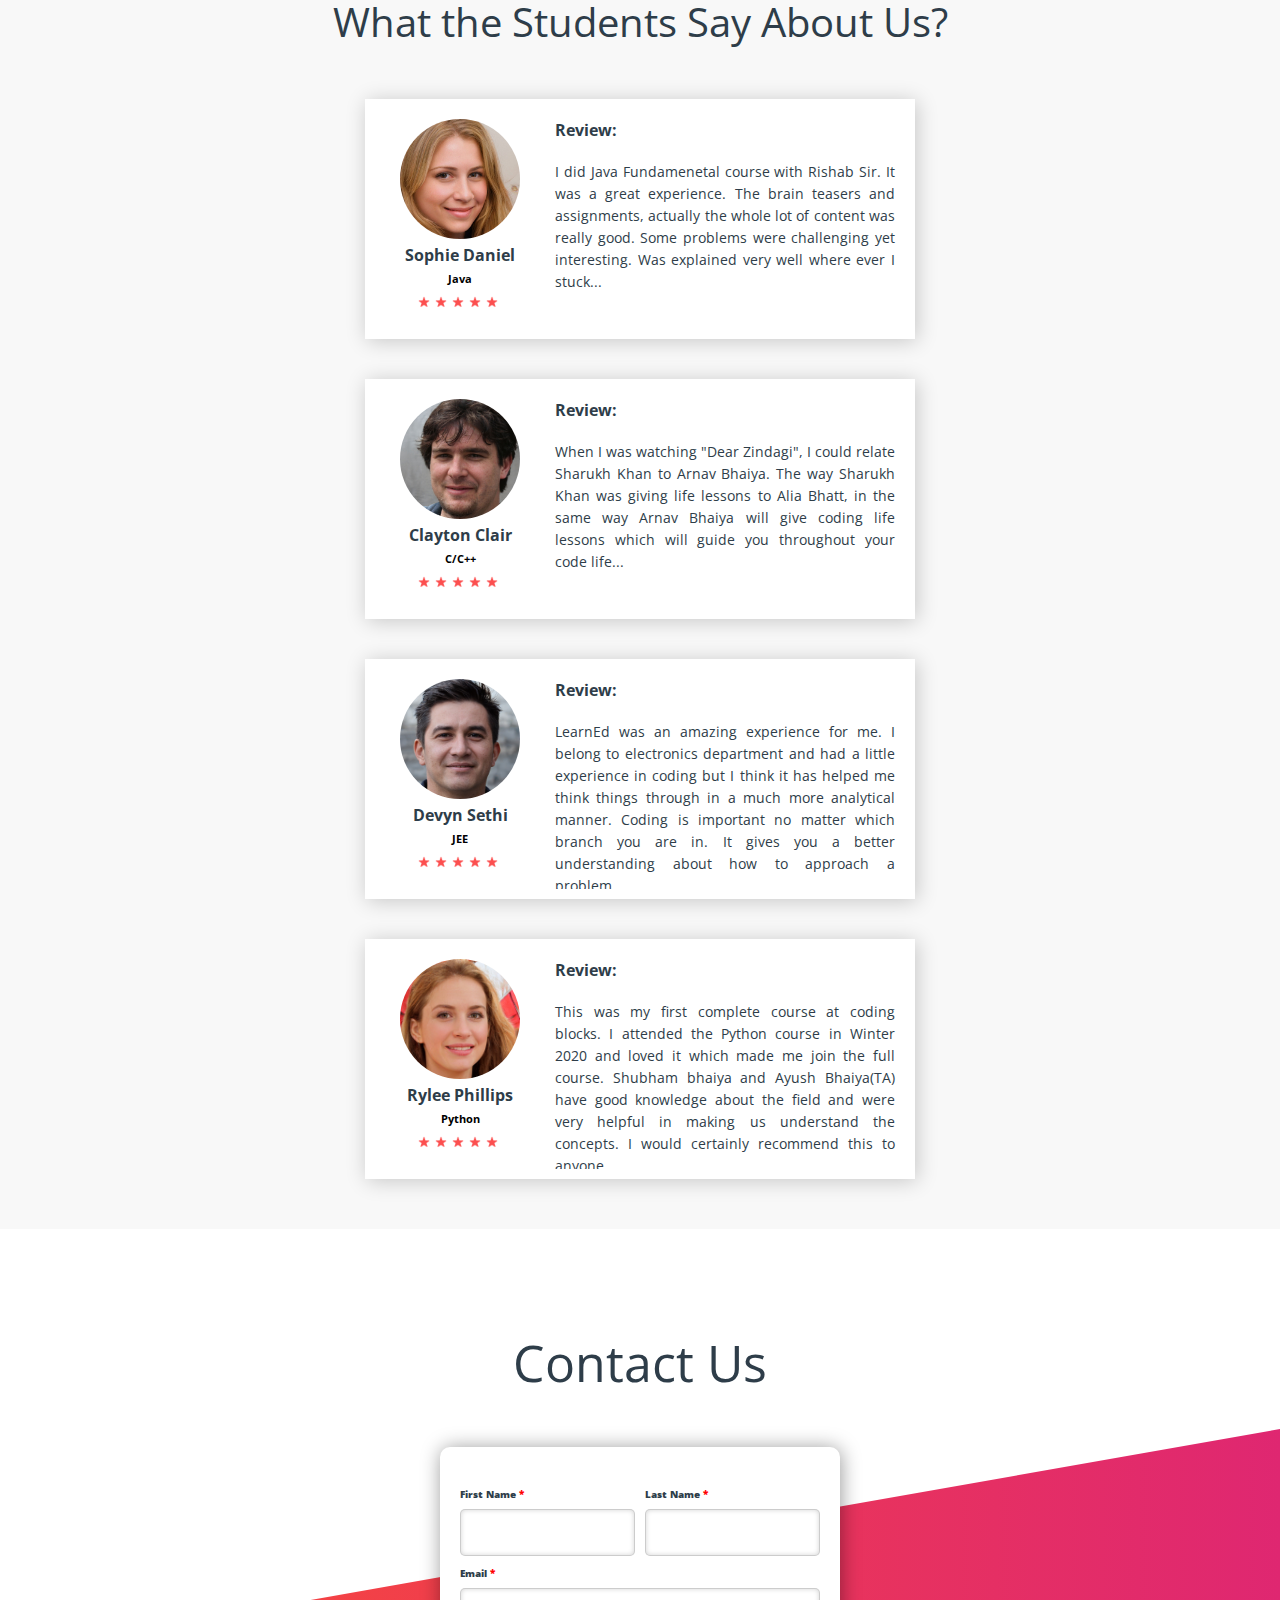
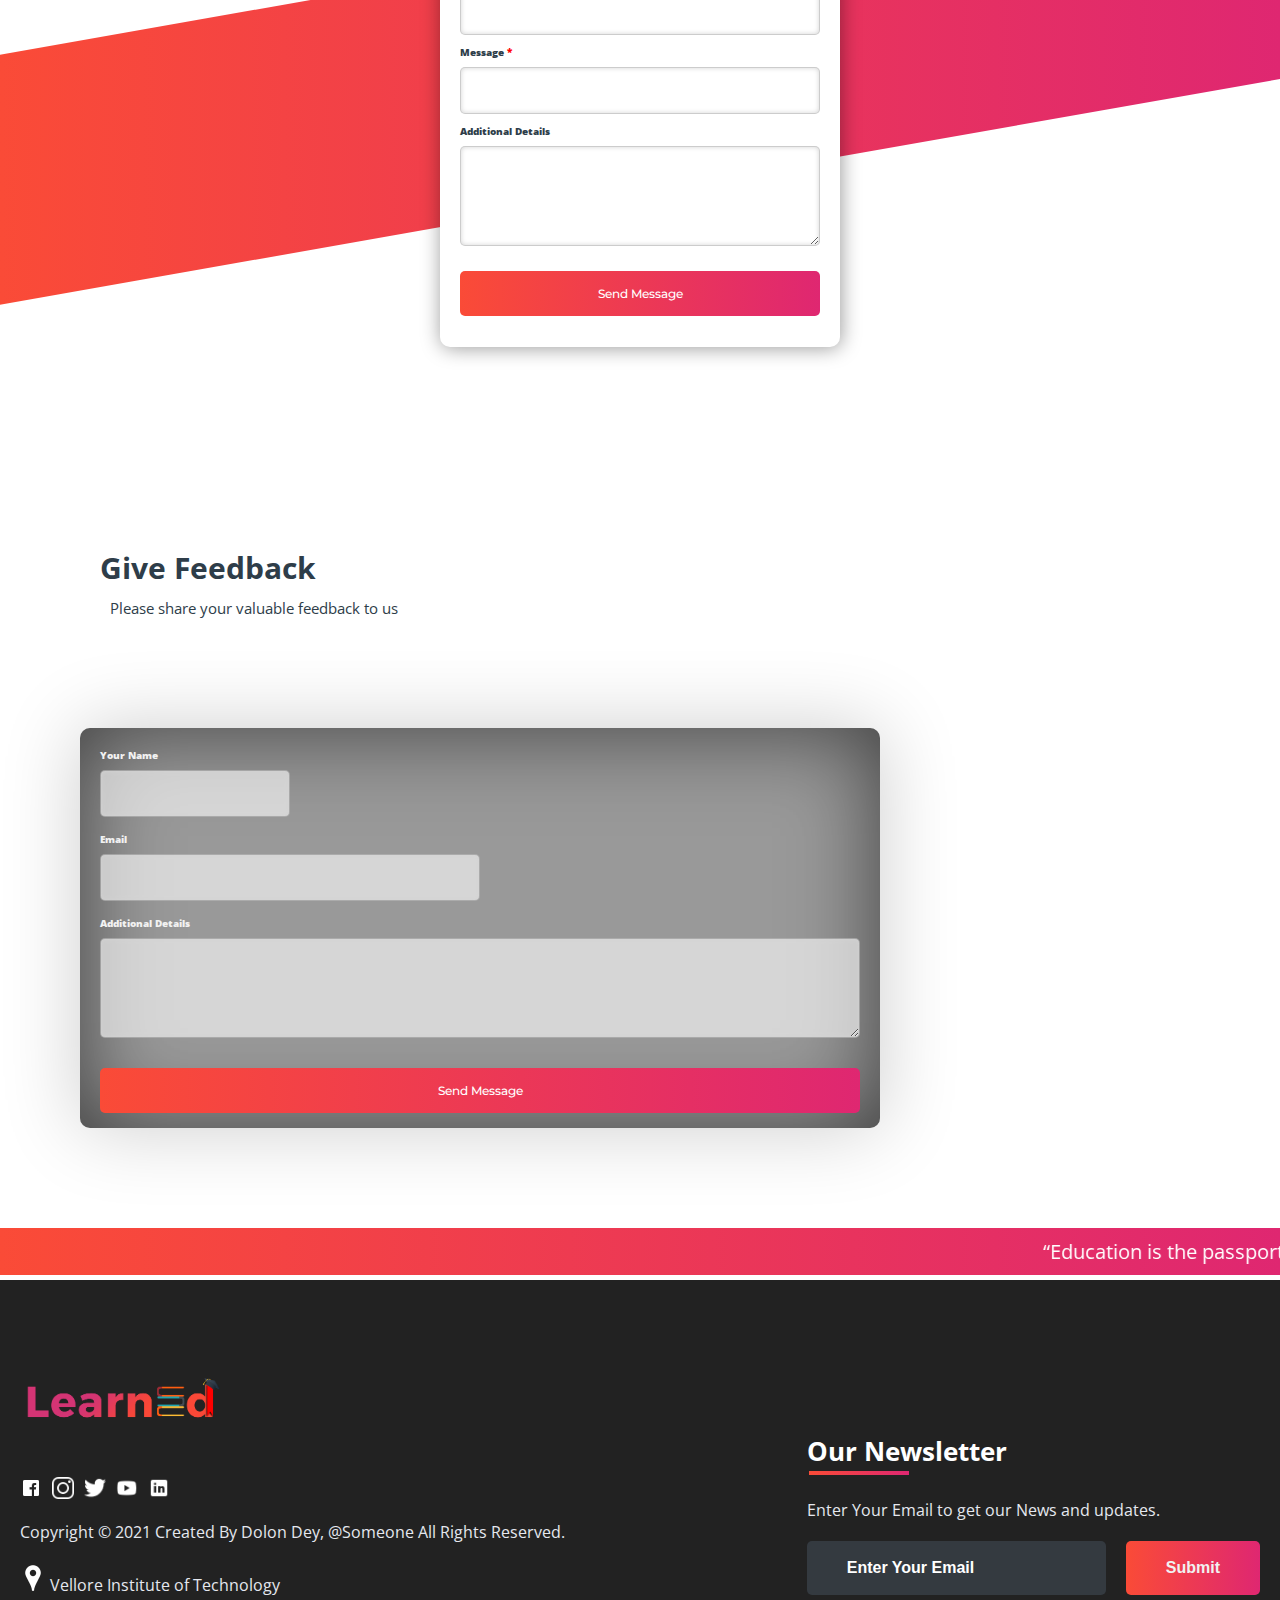
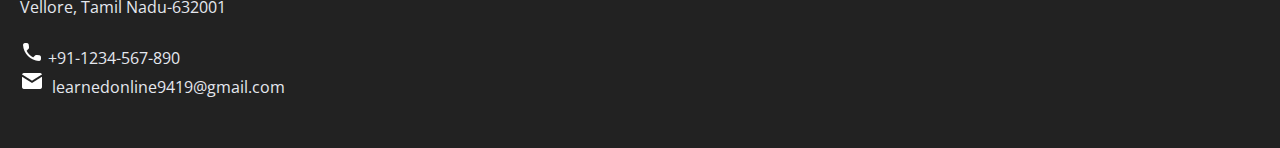
==== commit 1d0e793e: "Update index.html" ====
--- a/index.html
+++ b/index.html
@@ -235,7 +235,7 @@
 		<div class="csec"></div>
 		<div class="back-contact">
 			<div class="cc">
-			<form action="mailto:roshank9419@gmail.com" method="post" enctype="text/plain">
+			<form action="mailto:dolondey743@gmail.com" method="post" enctype="text/plain">
 				<label>First Name <span class="imp">*</span></label><label style="margin-left: 185px">Last Name <span class="imp">*</span></label><br>
 				<center>
 				<input type="text" name="" style="margin-right: 10px; width: 175px" required="required"><input type="text" name="lname" style="width: 175px" required="required"><br>
@@ -263,7 +263,7 @@
 
 	<div class="feedbox">
 		<div class="feed">
-			<form action="mailto:roshank9419@gmail.com" method="post" enctype="text/plain">
+			<form action="mailto:dolondey743@gmail.com" method="post" enctype="text/plain">
 				<label>Your Name</label><br>
 				<input type="text" name="" class="fname" required="required"><br>
 				<label>Email</label><br>
@@ -308,4 +308,4 @@
 	</footer>
 
 </body>
-</html>+</html>
